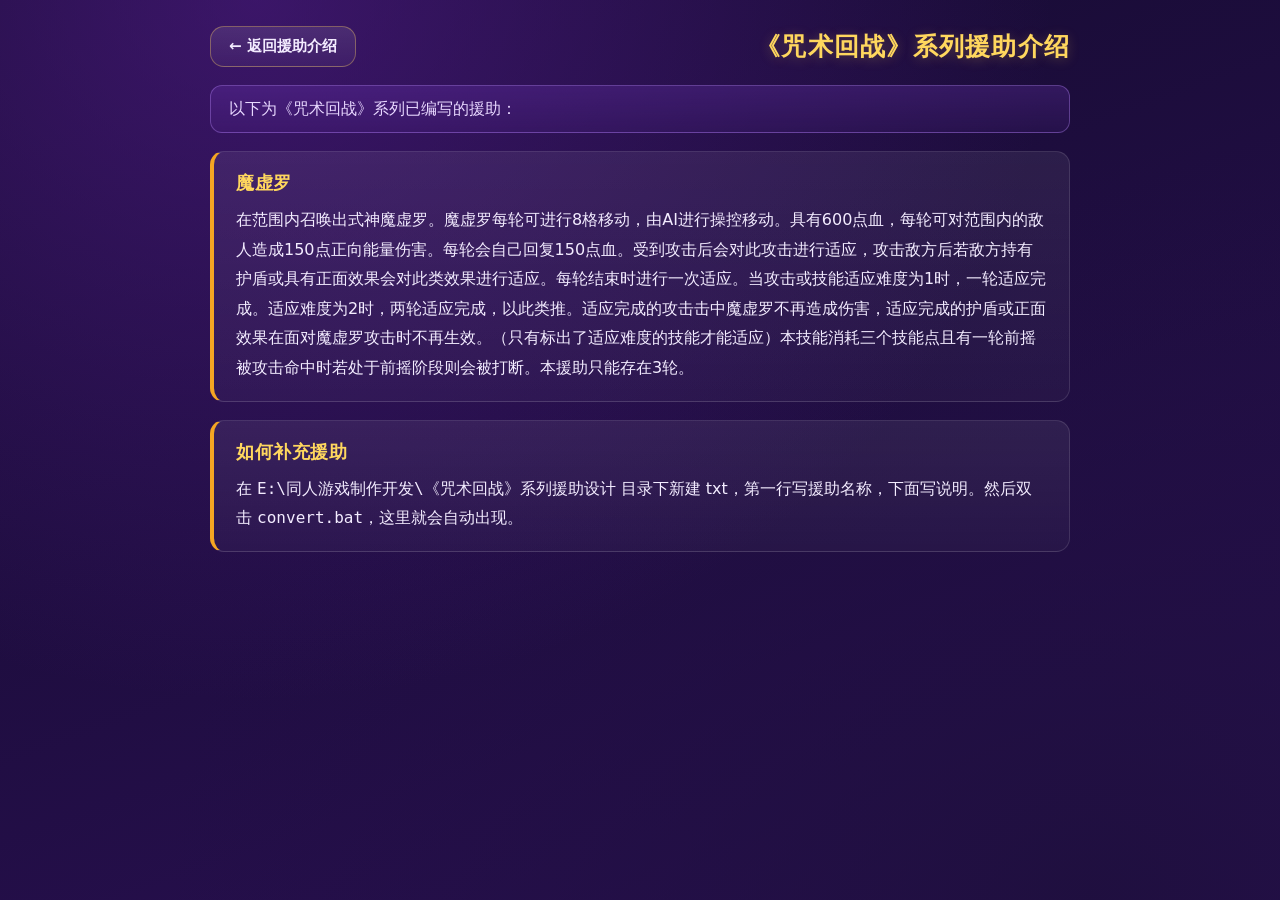
==== assists-jjk.html @ 8042a361 "单人对决流程+战斗操控UI+援助/特技介绍页；商店按钮移除；规则与角色设定更新" ====
<!DOCTYPE html>
<html lang="zh-CN">
<head>
  <meta charset="UTF-8">
  <meta name="viewport" content="width=device-width, initial-scale=1.0">
  <title>《咒术回战》系列援助介绍 - 同人棋盘对决</title>
  <link rel="stylesheet" href="style.css">
</head>
<body class="content-page">
  <div class="wrap">
    <header class="page-header">
      <a class="menu-btn small" href="assists.html">← 返回援助介绍</a>
      <span class="page-title">《咒术回战》系列援助介绍</span>
    </header>

    <div class="jjk-note">以下为《咒术回战》系列已编写的援助：</div>
    <div id="assist-cards"></div>

    <section class="card">
      <h2>如何补充援助</h2>
      <p class="muted">在 <code>E:\同人游戏制作开发\《咒术回战》系列援助设计</code> 目录下新建 txt，第一行写援助名称，下面写说明。然后双击 <code>convert.bat</code>，这里就会自动出现。</p>
    </section>
  </div>

  <script src="data/assists.js"></script>
  <script>
    (function () {
      var prefix = '《咒术回战》系列援助：';
      var box = document.getElementById('assist-cards');
      var keys = Object.keys(ASSISTS);
      var html = '';
      var count = 0;
      keys.forEach(function (key) {
        var a = ASSISTS[key];
        if (!a || a.kind === 'empty') return;
        count++;
        var lines = (a.raw || '').split('\n');
        var text = lines.slice(1).join('\n').trim();
        html += '<section class="card">' +
          '<h2>' + a.name + '</h2>' +
          '<p style="white-space:pre-wrap;">' + text.replace(/</g, '&lt;') + '</p>' +
          '</section>';
      });
      if (count === 0) {
        box.innerHTML = '<div class="jjk-note">暂未编写援助，等待补充…</div>';
      } else {
        box.innerHTML = html;
      }
    })();
  </script>
</body>
</html>
---- style.css ----
:root {
  --bg1: #140b2e;
  --bg2: #2b1055;
  --gold: #ffd75e;
  --gold2: #f5a623;
  --text: #f3ecff;
  --muted: #b8a9d9;
}

* { box-sizing: border-box; margin: 0; padding: 0; }

html, body { min-height: 100%; }

body {
  font-family: "Microsoft YaHei", "PingFang SC", "Hiragino Sans GB", system-ui, sans-serif;
  color: var(--text);
  background:
    radial-gradient(ellipse at 20% 0%, rgba(90, 30, 150, .55) 0%, transparent 55%),
    radial-gradient(ellipse at 85% 100%, rgba(30, 15, 61, .9) 0%, transparent 60%),
    linear-gradient(160deg, var(--bg1), var(--bg2));
  min-height: 100vh;
  display: flex;
  align-items: center;
  justify-content: center;
  padding: 24px 16px;
}

/* ---------- 主菜单 ---------- */
.menu {
  display: flex;
  flex-direction: column;
  align-items: center;
  gap: 14px;
  width: min(460px, 94vw);
  text-align: center;
}

.game-title {
  font-size: clamp(2.2rem, 7.2vw, 3.9rem);
  font-weight: 900;
  letter-spacing: .06em;
  line-height: 1.15;
  white-space: nowrap;
  background: linear-gradient(180deg, #fff3c4, var(--gold) 45%, var(--gold2));
  -webkit-background-clip: text;
  background-clip: text;
  color: transparent;
  text-shadow: 0 4px 28px rgba(255, 205, 80, .28);
}

.coin-display {
  font-size: 1.02rem;
  color: var(--muted);
  letter-spacing: .12em;
  background: rgba(255, 255, 255, .06);
  border: 1px solid rgba(255, 215, 94, .28);
  border-radius: 999px;
  padding: 6px 20px;
}

.menu-list {
  display: flex;
  flex-direction: column;
  gap: 12px;
  width: 100%;
  margin-top: 12px;
}

.menu-btn {
  display: flex;
  align-items: center;
  justify-content: center;
  gap: 10px;
  width: 100%;
  padding: 13px 18px;
  font-size: 1.12rem;
  font-weight: 600;
  font-family: inherit;
  color: var(--text);
  text-decoration: none;
  background: linear-gradient(180deg, rgba(255, 255, 255, .10), rgba(255, 255, 255, .04));
  border: 1px solid rgba(255, 215, 94, .35);
  border-radius: 14px;
  cursor: pointer;
  transition: transform .15s ease, box-shadow .15s ease, border-color .15s ease, background .15s ease;
}

.menu-btn:hover {
  transform: translateY(-2px);
  border-color: var(--gold);
  box-shadow: 0 6px 22px rgba(255, 205, 80, .25);
}

.menu-btn:active { transform: translateY(0); }

.menu-btn.small { width: auto; padding: 9px 18px; font-size: .95rem; }

/* ---------- 弹窗 ---------- */
.modal-mask {
  position: fixed;
  inset: 0;
  background: rgba(10, 5, 24, .72);
  display: flex;
  align-items: center;
  justify-content: center;
  z-index: 50;
  padding: 16px;
}
.modal-mask.hidden { display: none; }

.modal {
  background: linear-gradient(180deg, #2a1454, #1c0d3a);
  border: 1px solid rgba(255, 215, 94, .4);
  border-radius: 16px;
  padding: 28px 34px;
  text-align: center;
  width: min(360px, 90vw);
}
.modal h2 { color: var(--gold); margin-bottom: 10px; }
.modal p { color: var(--muted); margin-bottom: 20px; line-height: 1.7; }

/* ---------- 内容页（规则/角色） ---------- */
.content-page { display: block; padding: 26px 16px 60px; }

.wrap {
  width: min(860px, 100%);
  margin: 0 auto;
  display: flex;
  flex-direction: column;
  gap: 18px;
}

.page-header {
  display: flex;
  align-items: center;
  justify-content: space-between;
  gap: 12px;
  flex-wrap: wrap;
}

.page-title {
  font-size: 1.55rem;
  font-weight: 800;
  color: var(--gold);
  letter-spacing: .05em;
  text-shadow: 0 2px 12px rgba(255, 205, 80, .25);
}

.jjk-banner {
  display: block;
  width: 100%;
  text-align: center;
  padding: 16px 14px;
  font-size: 1.28rem;
  font-weight: 800;
  color: #1a0f33;
  background: linear-gradient(180deg, #ffe9a8, #ffc94d);
  border-radius: 16px;
  text-decoration: none;
  box-shadow: 0 8px 28px rgba(255, 200, 80, .32);
  transition: transform .15s ease, box-shadow .15s ease;
}
.jjk-banner:hover {
  transform: translateY(-2px);
  box-shadow: 0 12px 34px rgba(255, 200, 80, .42);
}

.card {
  background: linear-gradient(180deg, rgba(255, 255, 255, .07), rgba(255, 255, 255, .03));
  border: 1px solid rgba(255, 255, 255, .12);
  border-left: 4px solid var(--gold2);
  border-radius: 14px;
  padding: 18px 22px;
}

.card h2 {
  font-size: 1.14rem;
  color: var(--gold);
  margin-bottom: 10px;
  letter-spacing: .03em;
}

.card p, .card li {
  line-height: 1.85;
  font-size: 1rem;
  color: var(--text);
}

.card ul {
  padding-left: 22px;
  display: flex;
  flex-direction: column;
  gap: 6px;
}

.card b { color: #fff2c4; }

.muted { color: var(--muted); font-size: .92rem; line-height: 1.7; }

.jjk-note {
  background: linear-gradient(180deg, rgba(120, 60, 200, .25), rgba(120, 60, 200, .1));
  border: 1px solid rgba(190, 140, 255, .35);
  border-radius: 12px;
  padding: 12px 18px;
  font-size: 1.02rem;
  color: #e8d8ff;
}

.badge {
  display: inline-block;
  font-size: .78rem;
  font-weight: 700;
  padding: 2px 10px;
  border-radius: 999px;
  background: rgba(255, 255, 255, .12);
  color: var(--muted);
  border: 1px solid rgba(255, 255, 255, .18);
  vertical-align: middle;
}
.badge.ok {
  background: rgba(126, 217, 87, .18);
  color: #a7e98c;
  border-color: rgba(126, 217, 87, .45);
}
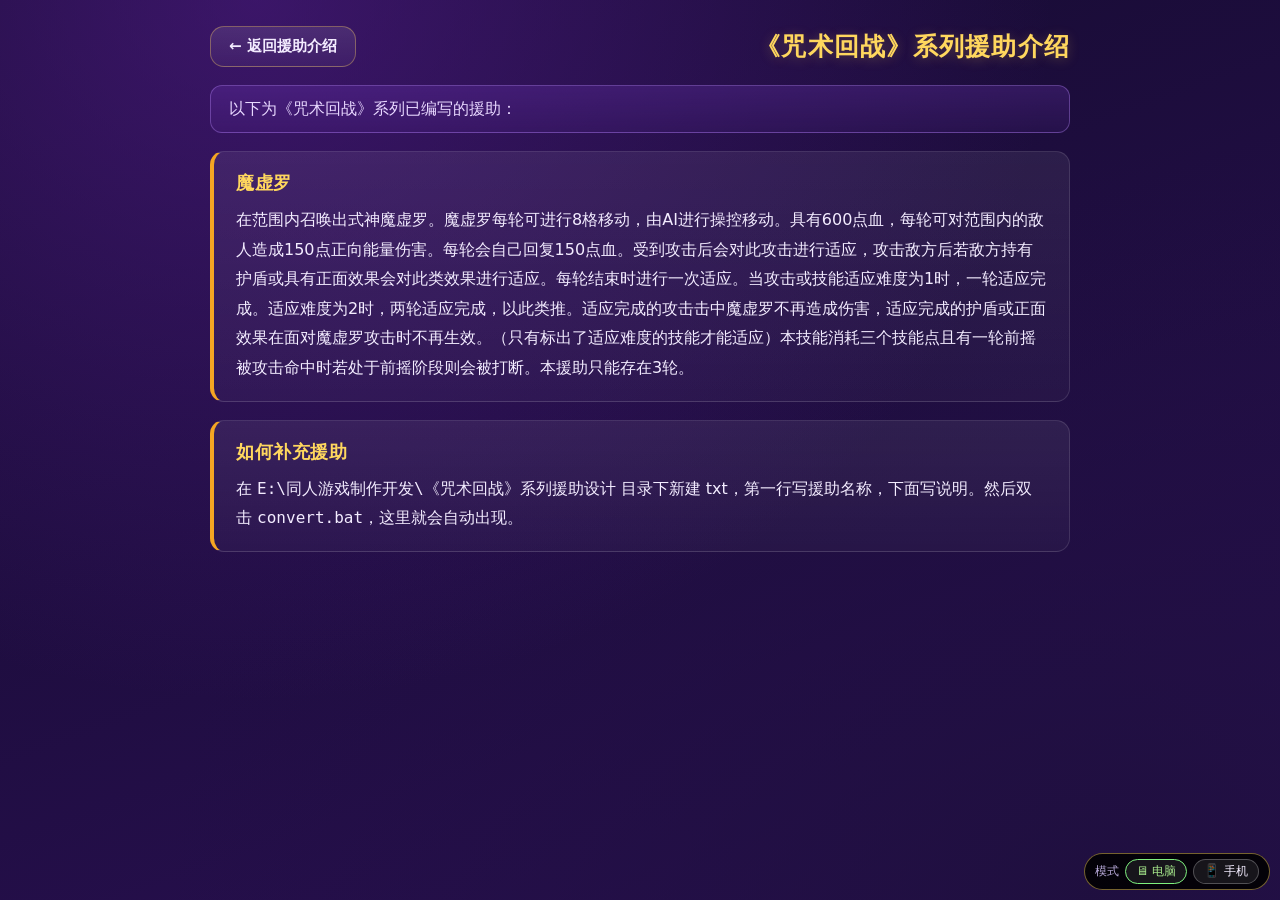
==== commit ecf5e246: "新增手机模式：主界面可切换电脑/手机显示，手机模式按9:19.5手机比例画框并支持一键横屏；全站接入 mobile.css + mode.js + 右下角悬浮切换器" ====
--- a/assists-jjk.html
+++ b/assists-jjk.html
@@ -5,6 +5,8 @@
   <meta name="viewport" content="width=device-width, initial-scale=1.0">
   <title>《咒术回战》系列援助介绍 - 同人棋盘对决</title>
   <link rel="stylesheet" href="style.css">
+  <link rel="stylesheet" href="mobile.css">
+  <script src="mode.js"></script>
 </head>
 <body class="content-page">
   <div class="wrap">
--- a/mobile.css
+++ b/mobile.css
@@ -0,0 +1,114 @@
+/* 显示模式：电脑模式（默认）/ 手机模式（手机比例画框 + 可横屏） */
+
+/* ---------- 右下角模式切换器 ---------- */
+#mode-switcher {
+  position: fixed;
+  right: 10px;
+  bottom: 10px;
+  z-index: 999;
+  display: flex;
+  align-items: center;
+  gap: 6px;
+  background: rgba(0, 0, 0, .88);
+  border: 1px solid rgba(255, 215, 94, .45);
+  border-radius: 999px;
+  padding: 5px 10px;
+  font-size: .78rem;
+  color: #f3ecff;
+  font-family: "Microsoft YaHei", "PingFang SC", system-ui, sans-serif;
+}
+#mode-switcher button {
+  background: rgba(255, 255, 255, .08);
+  color: #f3ecff;
+  border: 1px solid rgba(255, 255, 255, .25);
+  border-radius: 999px;
+  padding: 3px 10px;
+  cursor: pointer;
+  font-family: inherit;
+  font-size: .78rem;
+}
+#mode-switcher button.on { border-color: #7ef07e; color: #a7e98c; }
+#mode-switcher .ms-label { color: #b8a9d9; }
+
+/* 主界面模式选择块 */
+.mode-picker {
+  display: flex;
+  align-items: center;
+  gap: 10px;
+  margin: 4px 0 10px;
+  flex-wrap: wrap;
+  justify-content: center;
+}
+.mode-picker .mp-label { color: var(--muted, #b8a9d9); font-size: .86rem; }
+.mode-picker button {
+  padding: 7px 16px;
+  border-radius: 999px;
+  background: linear-gradient(180deg, rgba(255,255,255,.10), rgba(255,255,255,.04));
+  border: 1px solid rgba(255,215,94,.35);
+  color: #f3ecff;
+  font-family: inherit;
+  font-size: .92rem;
+  cursor: pointer;
+  transition: border-color .15s, box-shadow .15s;
+}
+.mode-picker button:hover { border-color: #ffd75e; }
+.mode-picker button.on { border-color: #7ef07e; box-shadow: 0 0 0 2px rgba(126,240,126,.35); }
+
+/* ---------- 手机模式：屏幕中央的手机比例画框 ---------- */
+html.phone-mode body {
+  width: min(100vw, calc(100vh * 9 / 19.5));
+  max-width: 100vw;
+  min-height: 100vh;
+  margin: 0 auto !important;
+  padding: 16px 12px !important;
+  border-left: 8px solid #0b0b0b;
+  border-right: 8px solid #0b0b0b;
+  border-radius: 26px;
+  box-shadow: 0 0 0 2px #2a2a2a, 0 0 60px rgba(0, 0, 0, .85);
+  overflow-x: hidden;
+}
+/* 手机横屏：宽画框（19.5:9） */
+html.phone-mode.phone-landscape body {
+  width: min(100vw, calc(100vh * 19.5 / 9));
+  height: min(100vh, calc(100vw * 9 / 19.5));
+  min-height: 0;
+  padding: 10px 14px !important;
+}
+
+/* 手机模式下的字号/间距压缩 */
+html.phone-mode .game-title { font-size: clamp(1.7rem, 9vw, 2.4rem); }
+html.phone-mode .menu-list { gap: 9px; }
+html.phone-mode .menu-btn { font-size: .95rem; padding: 10px 12px; }
+html.phone-mode .coin-display { font-size: .86rem; padding: 5px 14px; }
+html.phone-mode .card { padding: 13px 15px; }
+html.phone-mode .card p, html.phone-mode .card li { font-size: .9rem; line-height: 1.7; }
+html.phone-mode .page-title { font-size: 1.15rem; }
+html.phone-mode .jjk-banner { font-size: 1.02rem; padding: 12px 10px; }
+html.phone-mode .option-grid { grid-template-columns: 1fr 1fr; gap: 10px; }
+html.phone-mode .option-card { padding: 12px 8px; }
+
+/* 手机模式下的战斗界面压缩（竖屏更窄、横屏可用） */
+html.phone-mode .left-col { width: 132px; padding: 3px; top: 6px; bottom: 6px; left: 6px; }
+html.phone-mode .right-col { width: 142px; padding: 3px; top: 6px; bottom: 6px; right: 6px; }
+html.phone-mode .panel { padding: 8px 9px; border-radius: 10px; }
+html.phone-mode .panel h3 { font-size: .74rem; margin-bottom: 6px; }
+html.phone-mode .stat-line { font-size: .68rem; padding: 2px 0; }
+html.phone-mode .dots { font-size: .68rem; letter-spacing: 1px; }
+html.phone-mode .pad-label { font-size: .66rem; margin: 5px 0 3px; }
+html.phone-mode .pad-grid { grid-template-columns: repeat(3, 34px); grid-auto-rows: 28px; gap: 4px; }
+html.phone-mode .pad-grid .pad-btn { font-size: .78rem; border-radius: 7px; }
+html.phone-mode .chips .chip { font-size: .62rem; padding: 2px 6px; }
+html.phone-mode .skill-btn { font-size: .68rem; padding: 6px 8px; border-radius: 8px; }
+html.phone-mode .skill-btn .cd { font-size: .6rem; }
+html.phone-mode .skill-group-title { font-size: .62rem; margin: 6px 0 3px; }
+html.phone-mode #battle-top { padding: 5px 8px; gap: 6px; }
+html.phone-mode #battle-top .menu-btn.small { font-size: .64rem; padding: 4px 7px; }
+html.phone-mode #battle-top .round-info { font-size: .8rem; }
+html.phone-mode #enemy-strip { font-size: .66rem; padding: 4px 9px; gap: 6px; top: 5px; }
+html.phone-mode .hp-bar-wrap.mini { width: 78px; height: 8px; }
+html.phone-mode #minimap { right: 152px; top: 5px; transform: scale(.72); transform-origin: top right; }
+html.phone-mode #toast { font-size: .72rem; padding: 6px 12px; bottom: 8px; }
+html.phone-mode #mode-switcher { font-size: .7rem; padding: 4px 8px; }
+html.phone-mode #mode-switcher button { font-size: .7rem; padding: 2px 8px; }
+html.phone-mode .modal { padding: 18px 20px; }
+html.phone-mode .modal h2 { font-size: 1.05rem; }
